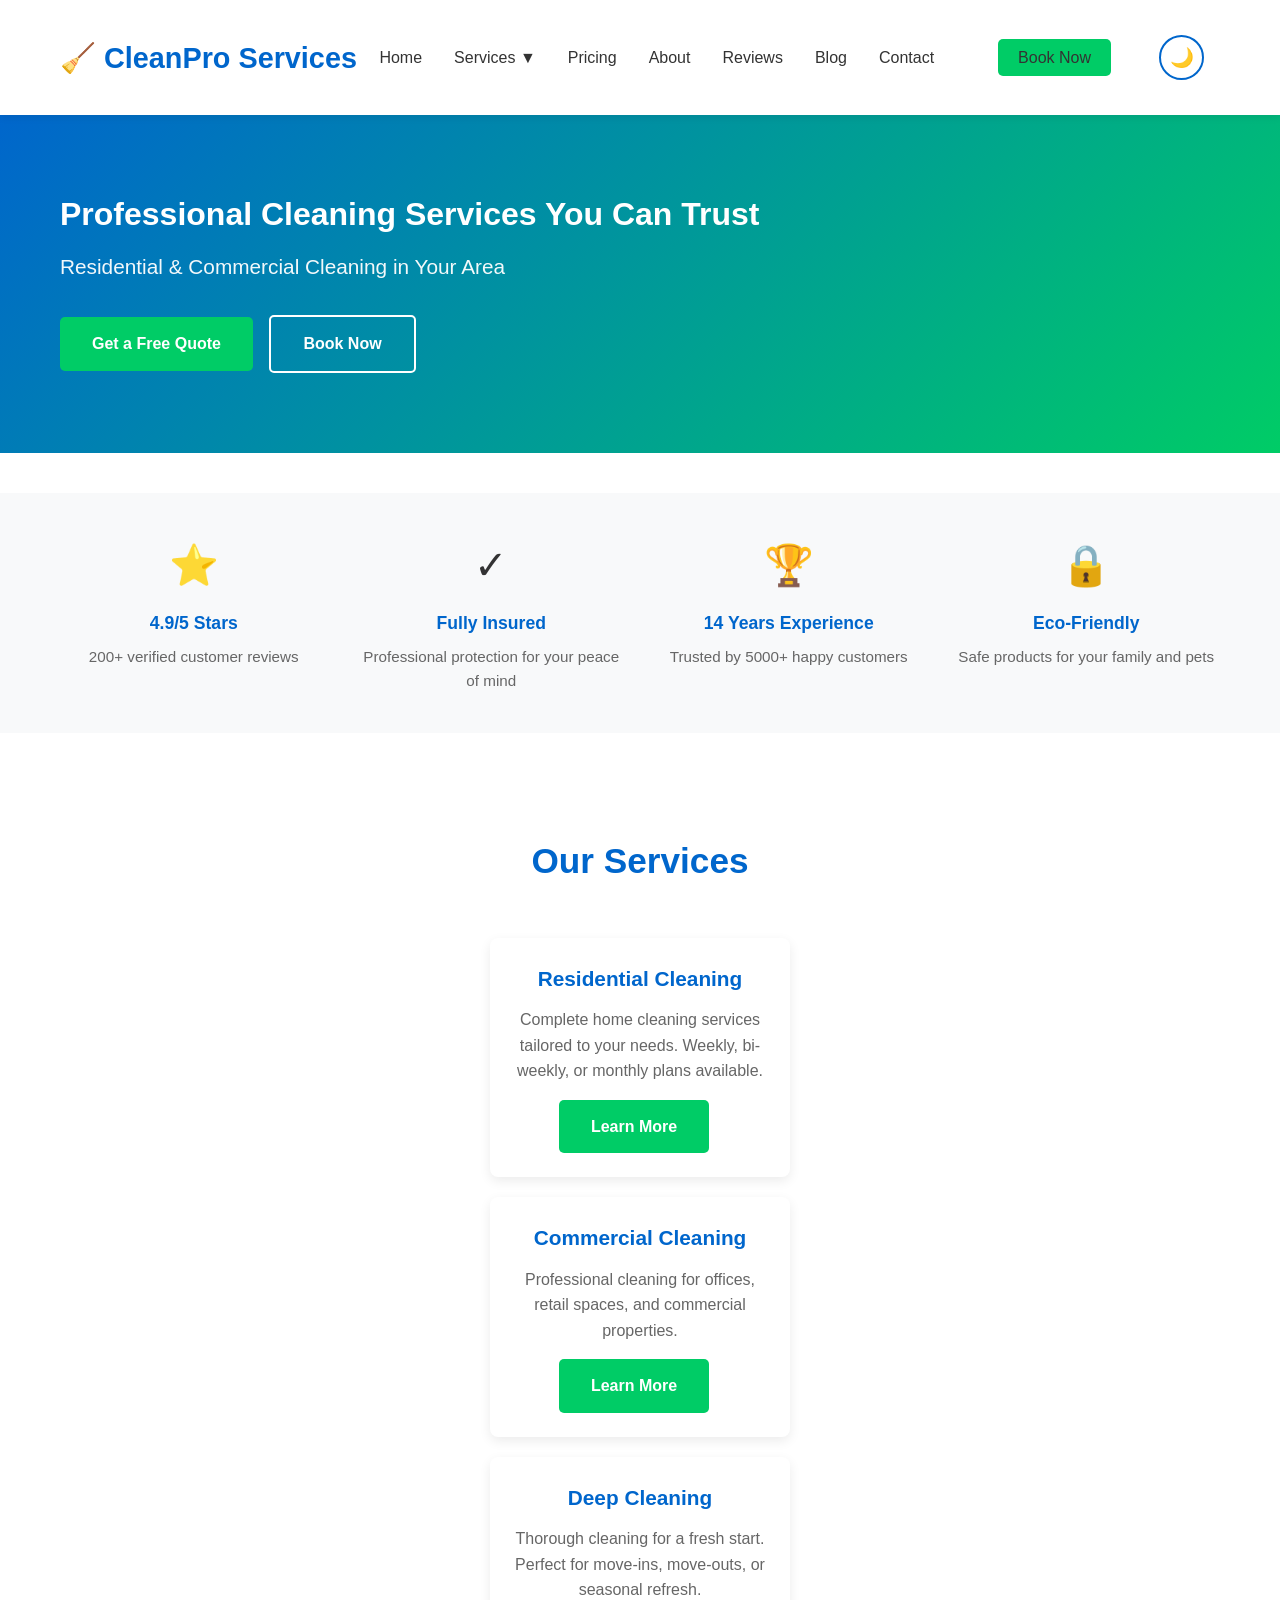
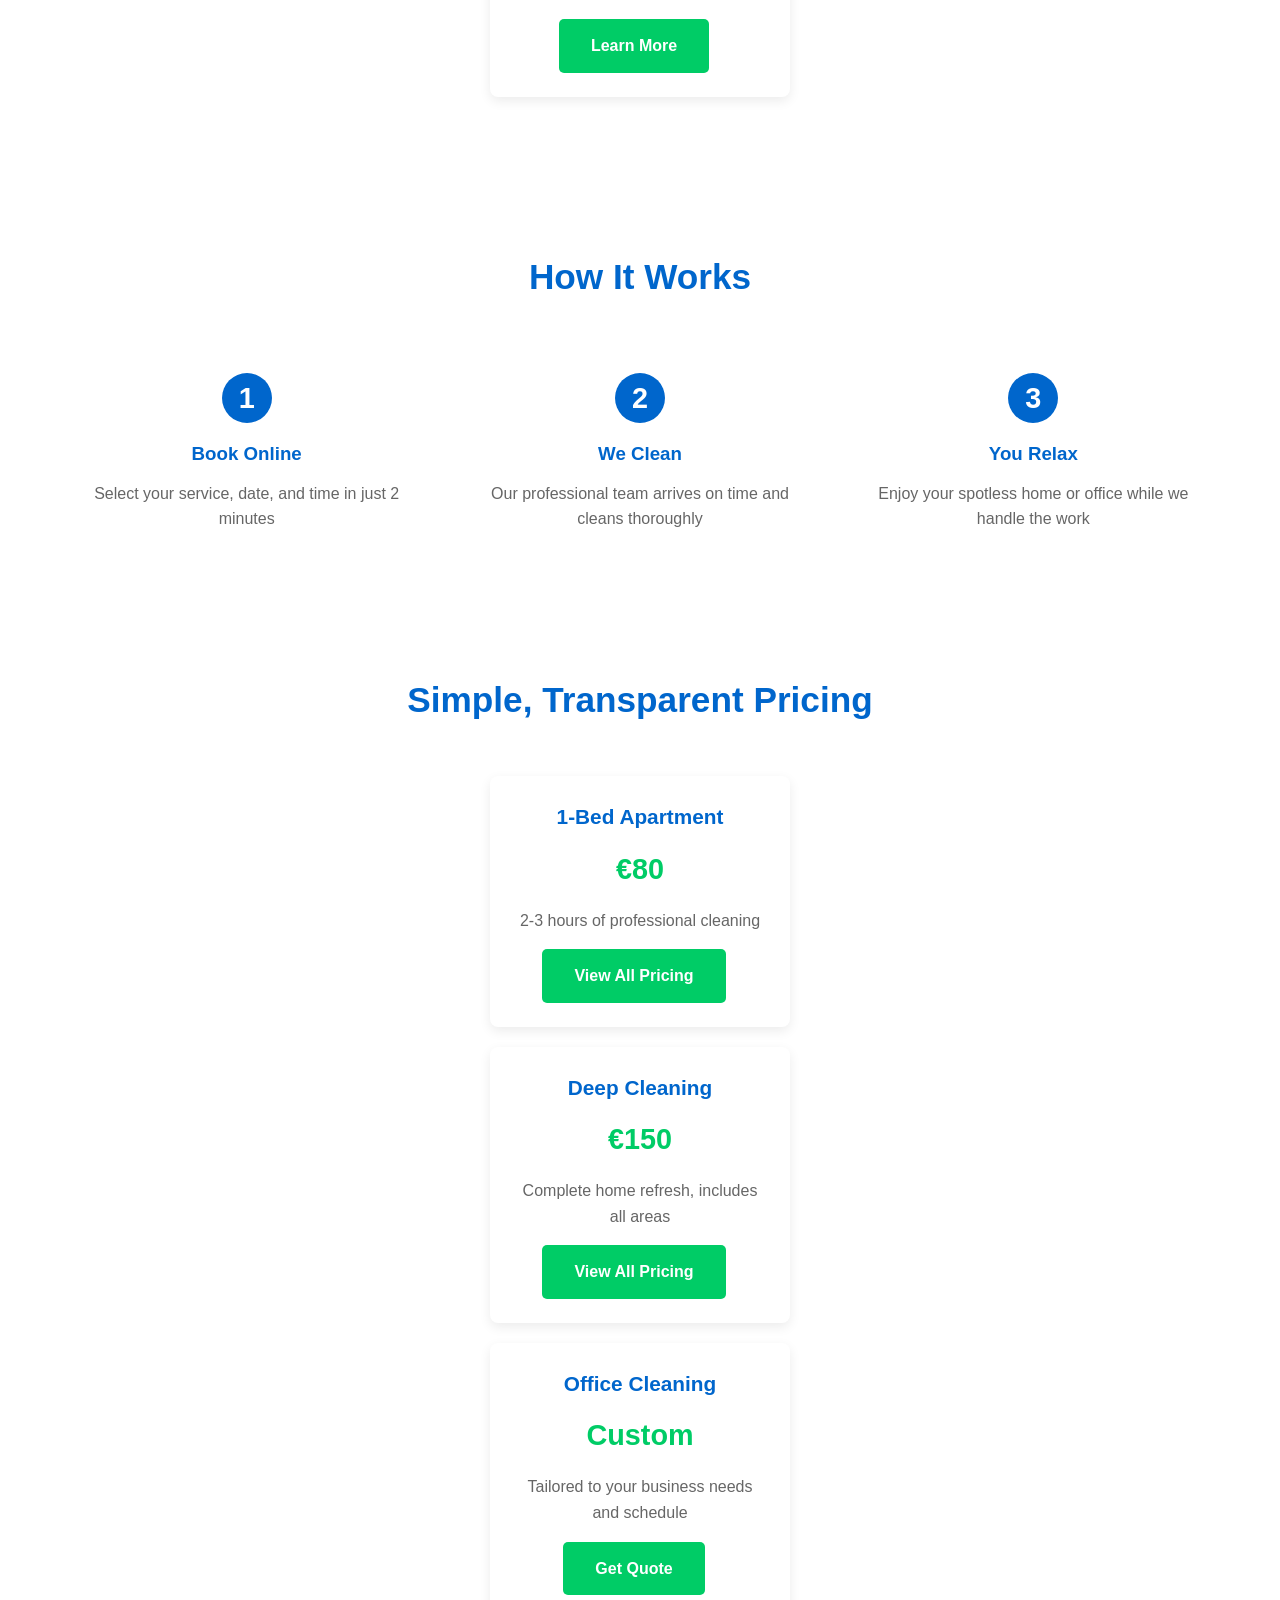
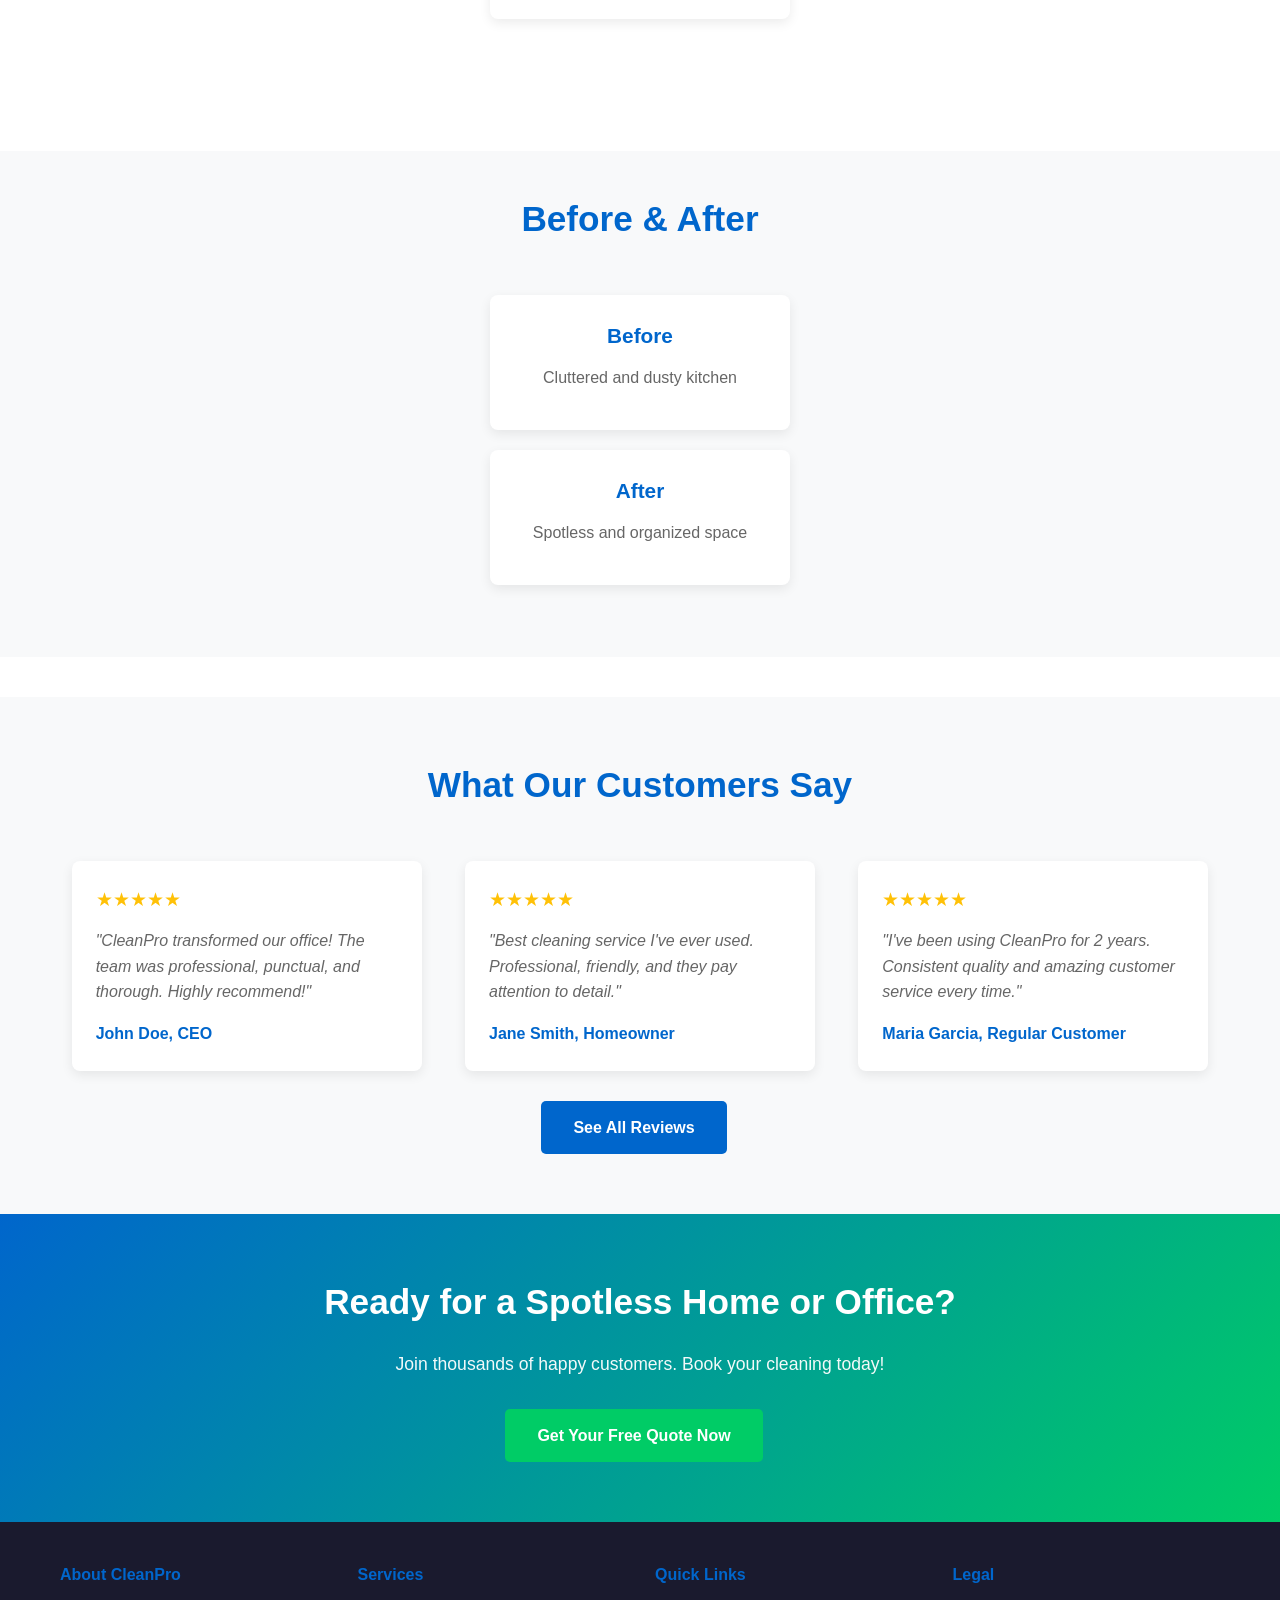
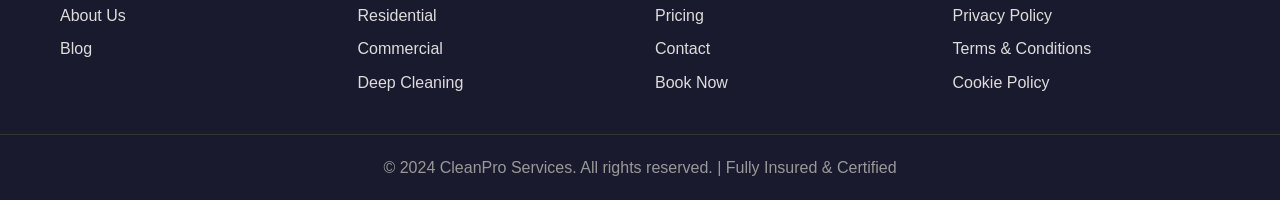
==== index.html @ 33be3c7e "initial commit" ====
<!DOCTYPE html>
<html lang="en">
<head>
    <meta charset="UTF-8">
    <meta name="viewport" content="width=device-width, initial-scale=1.0">
    <title>Professional Cleaning Services | CleanPro Services</title>
    <link rel="stylesheet" href="css/style.css">
</head>
<body>
    <header>
        <nav>
            <div class="container">
                <h1 class="logo">🧹 CleanPro Services</h1>
                <ul class="nav-links">
                    <li><a href="index.html">Home</a></li>
                    <li class="nav-dropdown">
                        <a href="services.html">Services ▼</a>
                        <div class="dropdown-menu">
                            <a href="services.html#residential">Residential Cleaning</a>
                            <a href="services.html#commercial">Commercial Cleaning</a>
                            <a href="services.html#deep">Deep Cleaning</a>
                            <a href="services.html#carpet">Carpet Cleaning</a>
                            <a href="services.html#tenancy">End of Tenancy</a>
                        </div>
                    </li>
                    <li><a href="pricing.html">Pricing</a></li>
                    <li><a href="about.html">About</a></li>
                    <li><a href="reviews.html">Reviews</a></li>
                    <li><a href="blog.html">Blog</a></li>
                    <li><a href="contact.html">Contact</a></li>
                    <li><a href="contact.html" class="sticky-btn">Book Now</a></li>
                    <li><button class="theme-toggle" id="themeToggle" title="Toggle Dark Mode">🌙</button></li>
                </ul>
            </div>
        </nav>
    </header>

    <main>
        <!-- Hero Section -->
        <section class="hero">
            <div class="container">
                <div class="hero-content">
                    <div class="hero-text">
                        <h2>Professional Cleaning Services You Can Trust</h2>
                        <p>Residential & Commercial Cleaning in Your Area</p>
                        <a href="contact.html" class="btn">Get a Free Quote</a>
                        <a href="contact.html" class="btn btn-secondary">Book Now</a>
                    </div>

                </div>
            </div>
        </section>

        <!-- Trust Indicators -->
        <section class="trust-section">
            <div class="container">
                <div class="trust-indicators">
                    <div class="trust-item">
                        <div class="icon">⭐</div>
                        <h4>4.9/5 Stars</h4>
                        <p>200+ verified customer reviews</p>
                    </div>
                    <div class="trust-item">
                        <div class="icon">✓</div>
                        <h4>Fully Insured</h4>
                        <p>Professional protection for your peace of mind</p>
                    </div>
                    <div class="trust-item">
                        <div class="icon">🏆</div>
                        <h4>14 Years Experience</h4>
                        <p>Trusted by 5000+ happy customers</p>
                    </div>
                    <div class="trust-item">
                        <div class="icon">🔒</div>
                        <h4>Eco-Friendly</h4>
                        <p>Safe products for your family and pets</p>
                    </div>
                </div>
            </div>
        </section>

        <!-- Services Preview -->
        <section class="services-preview">
            <div class="container">
                <h3 class="section-title">Our Services</h3>
                <div class="service-cards">
                    <div class="card">
                        <h4>Residential Cleaning</h4>
                        <p>Complete home cleaning services tailored to your needs. Weekly, bi-weekly, or monthly plans available.</p>
                        <a href="services.html#residential" class="btn">Learn More</a>
                    </div>
                    <div class="card">
                        <h4>Commercial Cleaning</h4>
                        <p>Professional cleaning for offices, retail spaces, and commercial properties.</p>
                        <a href="services.html#commercial" class="btn">Learn More</a>
                    </div>
                    <div class="card">
                        <h4>Deep Cleaning</h4>
                        <p>Thorough cleaning for a fresh start. Perfect for move-ins, move-outs, or seasonal refresh.</p>
                        <a href="services.html#deep" class="btn">Learn More</a>
                    </div>
                </div>
            </div>
        </section>

        <!-- How It Works -->
        <section class="how-it-works">
            <div class="container">
                <h3 class="section-title">How It Works</h3>
                <div class="steps">
                    <div class="step">
                        <div class="step-number">1</div>
                        <h3>Book Online</h3>
                        <p>Select your service, date, and time in just 2 minutes</p>
                    </div>
                    <div class="step">
                        <div class="step-number">2</div>
                        <h3>We Clean</h3>
                        <p>Our professional team arrives on time and cleans thoroughly</p>
                    </div>
                    <div class="step">
                        <div class="step-number">3</div>
                        <h3>You Relax</h3>
                        <p>Enjoy your spotless home or office while we handle the work</p>
                    </div>
                </div>
            </div>
        </section>

        <!-- Pricing Preview -->
        <section class="services-preview">
            <div class="container">
                <h3 class="section-title">Simple, Transparent Pricing</h3>
                <div class="service-cards">
                    <div class="card">
                        <h4>1-Bed Apartment</h4>
                        <p style="color: #00cc66; font-size: 1.8rem; font-weight: bold;">€80</p>
                        <p>2-3 hours of professional cleaning</p>
                        <a href="pricing.html" class="btn">View All Pricing</a>
                    </div>
                    <div class="card">
                        <h4>Deep Cleaning</h4>
                        <p style="color: #00cc66; font-size: 1.8rem; font-weight: bold;">€150</p>
                        <p>Complete home refresh, includes all areas</p>
                        <a href="pricing.html" class="btn">View All Pricing</a>
                    </div>
                    <div class="card">
                        <h4>Office Cleaning</h4>
                        <p style="color: #00cc66; font-size: 1.8rem; font-weight: bold;">Custom</p>
                        <p>Tailored to your business needs and schedule</p>
                        <a href="contact.html" class="btn">Get Quote</a>
                    </div>
                </div>
            </div>
        </section>

        <!-- Before and After -->
        <section class="trust-section">
            <div class="container">
                <h3 class="section-title">Before & After</h3>
                <div class="service-cards">
                    <div class="card">
                        <h4>Before</h4>
                        <p>Cluttered and dusty kitchen</p>
                    </div>
                    <div class="card">
                        <h4>After</h4>
                        <p>Spotless and organized space</p>
                    </div>
                </div>
            </div>
        </section>

        <!-- Testimonials -->
        <section class="testimonials">
            <div class="container">
                <h3 class="section-title">What Our Customers Say</h3>
                <div class="testimonials-grid">
                    <div class="testimonial">
                        <div class="stars">★★★★★</div>
                        <p>"CleanPro transformed our office! The team was professional, punctual, and thorough. Highly recommend!"</p>
                        <cite>John Doe, CEO</cite>
                    </div>
                    <div class="testimonial">
                        <div class="stars">★★★★★</div>
                        <p>"Best cleaning service I've ever used. Professional, friendly, and they pay attention to detail."</p>
                        <cite>Jane Smith, Homeowner</cite>
                    </div>
                    <div class="testimonial">
                        <div class="stars">★★★★★</div>
                        <p>"I've been using CleanPro for 2 years. Consistent quality and amazing customer service every time."</p>
                        <cite>Maria Garcia, Regular Customer</cite>
                    </div>
                </div>
                <div style="text-align: center; margin-top: 30px;">
                    <a href="reviews.html" class="btn btn-primary">See All Reviews</a>
                </div>
            </div>
        </section>

        <!-- CTA Banner -->
        <section class="cta-banner">
            <div class="container">
                <h2>Ready for a Spotless Home or Office?</h2>
                <p>Join thousands of happy customers. Book your cleaning today!</p>
                <a href="contact.html" class="btn">Get Your Free Quote Now</a>
            </div>
        </section>
    </main>

    <footer>
        <div class="container">
            <div class="footer-section">
                <h4>About CleanPro</h4>
                <a href="about.html">About Us</a>
                <a href="blog.html">Blog</a>
            </div>
            <div class="footer-section">
                <h4>Services</h4>
                <a href="services.html#residential">Residential</a>
                <a href="services.html#commercial">Commercial</a>
                <a href="services.html#deep">Deep Cleaning</a>
            </div>
            <div class="footer-section">
                <h4>Quick Links</h4>
                <a href="pricing.html">Pricing</a>
                <a href="contact.html">Contact</a>
                <a href="contact.html">Book Now</a>
            </div>
            <div class="footer-section">
                <h4>Legal</h4>
                <a href="#">Privacy Policy</a>
                <a href="#">Terms & Conditions</a>
                <a href="#">Cookie Policy</a>
            </div>
        </div>
        <div class="footer-bottom">
            <p>&copy; 2024 CleanPro Services. All rights reserved. | Fully Insured & Certified</p>
        </div>
    </footer>

    <script src="js/script.js"></script>
</body>
</html>
---- css/style.css ----
/* CSS Variables for Theme */
:root {
    --bg-primary: #ffffff;
    --bg-secondary: #f8f9fa;
    --bg-tertiary: #f0f5ff;
    --text-primary: #333;
    --text-secondary: #666;
    --text-tertiary: #999;
    --border-color: #ddd;
    --header-bg: #ffffff;
    --header-shadow: rgba(0,0,0,0.08);
    --card-bg: #ffffff;
    --card-shadow: rgba(0,0,0,0.08);
    --footer-bg: #1a1a2e;
    --footer-text: #ddd;
    --input-bg: #ffffff;
    --input-border: #ddd;
}

html[data-theme="dark"] {
    --bg-primary: #1a1a2e;
    --bg-secondary: #2d2d44;
    --bg-tertiary: #3a3a52;
    --text-primary: #e0e0e0;
    --text-secondary: #b0b0b0;
    --text-tertiary: #808080;
    --border-color: #444;
    --header-bg: #252530;
    --header-shadow: rgba(0,0,0,0.3);
    --card-bg: #2d2d44;
    --card-shadow: rgba(0,0,0,0.3);
    --footer-bg: #0f0f1e;
    --footer-text: #b0b0b0;
    --input-bg: #3a3a52;
    --input-border: #555;
}

/* Reset and base styles */
* {
    margin: 0;
    padding: 0;
    box-sizing: border-box;
}

body {
    font-family: 'Segoe UI', Tahoma, Geneva, Verdana, sans-serif;
    line-height: 1.6;
    color: var(--text-primary);
    background-color: var(--bg-primary);
    transition: background-color 0.3s ease, color 0.3s ease;
}

.container {
    max-width: 1200px;
    margin: 0 auto;
    padding: 0 20px;
}

/* Header and Navigation */
header {
    background-color: var(--header-bg);
    color: var(--text-primary);
    padding: 1.2rem 0;
    box-shadow: 0 2px 8px var(--header-shadow);
    position: sticky;
    top: 0;
    z-index: 1000;
    transition: background-color 0.3s ease, box-shadow 0.3s ease;
}

nav .container {
    display: flex;
    justify-content: space-between;
    align-items: center;
}

.logo {
    font-size: 1.8rem;
    font-weight: bold;
    color: #0066cc;
}

.nav-links {
    list-style: none;
    display: flex;
    align-items: center;
    flex-wrap: wrap;
}

.nav-links li {
    margin-left: 2rem;
    position: relative;
}

.nav-links a {
    color: var(--text-primary);
    text-decoration: none;
    transition: color 0.3s;
    font-weight: 500;
}

.nav-links a:hover {
    color: #0066cc;
}

/* Theme Toggle Button */
.theme-toggle {
    background: none;
    border: 2px solid #0066cc;
    color: #0066cc;
    width: 45px;
    height: 45px;
    border-radius: 50%;
    cursor: pointer;
    display: flex;
    align-items: center;
    justify-content: center;
    font-size: 1.2rem;
    transition: all 0.3s ease;
    margin-left: 1rem;
}

.theme-toggle:hover {
    background-color: #0066cc;
    color: white;
    transform: rotate(20deg);
}

.theme-toggle.dark-mode {
    border-color: #00cc66;
    color: #00cc66;
}

.theme-toggle.dark-mode:hover {
    background-color: #00cc66;
    color: white;
}

.nav-dropdown {
    position: relative;
}

.dropdown-menu {
    display: none;
    position: absolute;
    top: 100%;
    left: 0;
    background-color: var(--header-bg);
    min-width: 200px;
    box-shadow: 0 8px 16px rgba(0,0,0,0.1);
    padding: 10px 0;
    margin-top: 10px;
    border-radius: 4px;
    transition: background-color 0.3s ease;
}

.nav-dropdown:hover .dropdown-menu {
    display: block;
}

.dropdown-menu a {
    display: block;
    padding: 10px 20px;
    color: var(--text-primary);
    text-decoration: none;
    font-size: 0.95rem;
    transition: all 0.3s ease;
}

.dropdown-menu a:hover {
    background-color: var(--bg-secondary);
    color: #0066cc;
}

.sticky-btn {
    background-color: #00cc66;
    color: white;
    padding: 10px 20px;
    border-radius: 5px;
    text-decoration: none;
    margin-left: 2rem;
    font-weight: bold;
    transition: background-color 0.3s;
}

.sticky-btn:hover {
    background-color: #00aa55;
}

/* Hero Section */
.hero {
    background: linear-gradient(135deg, #0066cc 0%, #00cc66 100%);
    color: white;
    padding: 80px 0;
    text-align: center;
}

.hero-content {
    display: flex;
    align-items: center;
    gap: 40px;
}

.hero-text {
    flex: 1;
    text-align: left;
}

.hero h2 {
    font-size: 2.8rem;
    margin-bottom: 1rem;
    line-height: 1.2;
}

.hero p {
    font-size: 1.3rem;
    margin-bottom: 2rem;
    opacity: 0.95;
}

.hero-image {
    flex: 1;
}

.hero-image img {
    width: 100%;
    border-radius: 12px;
    box-shadow: 0 10px 40px rgba(0,0,0,0.2);
}

.btn {
    display: inline-block;
    background-color: #00cc66;
    color: white;
    padding: 14px 32px;
    text-decoration: none;
    border-radius: 5px;
    transition: all 0.3s;
    font-weight: bold;
    border: none;
    cursor: pointer;
    margin-right: 12px;
}

.btn:hover {
    background-color: #00aa55;
    transform: translateY(-2px);
    box-shadow: 0 5px 20px rgba(0,204,102,0.3);
}

.btn-primary {
    background-color: #0066cc;
}

.btn-primary:hover {
    background-color: #0052a3;
    box-shadow: 0 5px 20px rgba(0,102,204,0.3);
}

.btn-secondary {
    background-color: transparent;
    border: 2px solid white;
    color: white;
}

.btn-secondary:hover {
    background-color: white;
    color: #0066cc;
}

/* Services Preview */
.services-preview {
    padding: 60px 0;
    background-color: var(--bg-primary);
    transition: background-color 0.3s ease;
}

.section-title {
    text-align: center;
    font-size: 2.2rem;
    margin-bottom: 3rem;
    color: #0066cc;
}

.service-cards {
    display: flex;
    justify-content: space-around;
    flex-wrap: wrap;
    margin-bottom: 2rem;
    gap: 20px;
}

.card {
    background-color: var(--card-bg);
    border-radius: 8px;
    padding: 24px;
    width: 320px;
    box-shadow: 0 4px 12px var(--card-shadow);
    text-align: center;
    transition: transform 0.3s, box-shadow 0.3s;
}

.card:hover {
    transform: translateY(-5px);
    box-shadow: 0 8px 24px rgba(0,102,204,0.15);
}

.card img {
    width: 100%;
    height: 200px;
    object-fit: cover;
    border-radius: 8px;
    margin-bottom: 16px;
}

.card h4 {
    margin-bottom: 12px;
    color: #0066cc;
    font-size: 1.3rem;
}

.card p {
    color: var(--text-secondary);
    margin-bottom: 16px;
}

/* Trust Indicators */
.trust-section {
    background-color: var(--bg-secondary);
    padding: 40px 0;
    margin: 40px 0;
    transition: background-color 0.3s ease;
}

.trust-indicators {
    display: flex;
    justify-content: space-around;
    flex-wrap: wrap;
    gap: 30px;
}

.trust-item {
    text-align: center;
    flex: 1;
    min-width: 200px;
}

.trust-item .icon {
    font-size: 2.5rem;
    margin-bottom: 12px;
}

.trust-item h4 {
    color: #0066cc;
    margin-bottom: 8px;
    font-size: 1.1rem;
}

.trust-item p {
    color: #666;
    font-size: 0.95rem;
}

/* How It Works */
.how-it-works {
    padding: 60px 0;
    background-color: white;
}

.steps {
    display: flex;
    justify-content: space-around;
    flex-wrap: wrap;
    gap: 20px;
}

.step {
    flex: 1;
    min-width: 250px;
    text-align: center;
    padding: 20px;
}

.step-number {
    background-color: #0066cc;
    color: white;
    width: 50px;
    height: 50px;
    border-radius: 50%;
    display: flex;
    align-items: center;
    justify-content: center;
    font-size: 1.8rem;
    font-weight: bold;
    margin: 0 auto 16px;
}

.step h3 {
    color: #0066cc;
    margin-bottom: 12px;
}

.step p {
    color: #666;
}

/* Testimonials */
.testimonials {
    padding: 60px 0;
    background: linear-gradient(135deg, var(--bg-secondary) 0%, var(--bg-secondary) 100%);
    transition: background 0.3s ease;
}

.testimonials .section-title {
    margin-bottom: 3rem;
}

.testimonials-grid {
    display: flex;
    justify-content: space-around;
    flex-wrap: wrap;
    gap: 20px;
}

.testimonial {
    background-color: var(--card-bg);
    border-radius: 8px;
    padding: 24px;
    max-width: 350px;
    box-shadow: 0 4px 12px var(--card-shadow);
    transition: all 0.3s ease;
}

.testimonial .stars {
    color: #ffc107;
    margin-bottom: 12px;
    font-size: 1.2rem;
}

.testimonial p {
    font-style: italic;
    margin-bottom: 16px;
    color: var(--text-secondary);
    line-height: 1.6;
}

.testimonial cite {
    font-weight: bold;
    color: #0066cc;
    display: block;
    font-style: normal;
}

/* CTA Banner */
.cta-banner {
    background: linear-gradient(135deg, #0066cc 0%, #00cc66 100%);
    color: white;
    padding: 60px 0;
    text-align: center;
}

.cta-banner h2 {
    font-size: 2.2rem;
    margin-bottom: 20px;
}

.cta-banner p {
    font-size: 1.1rem;
    margin-bottom: 30px;
    opacity: 0.95;
}

/* Services Page */
.services {
    padding: 60px 0;
    background-color: var(--bg-primary);
    transition: background-color 0.3s ease;
}

.services h2 {
    text-align: center;
    margin-bottom: 3rem;
    font-size: 2.5rem;
    color: #0066cc;
}

.service-list {
    display: flex;
    flex-wrap: wrap;
    justify-content: space-around;
    gap: 20px;
}

.service-item {
    width: 100%;
    max-width: 900px;
    margin: 20px auto;
    padding: 30px;
    background-color: var(--bg-secondary);
    border-radius: 8px;
    border-left: 4px solid #0066cc;
    transition: all 0.3s ease;
}

.service-item img {
    width: 100%;
    max-height: 300px;
    object-fit: cover;
    border-radius: 8px;
    margin-bottom: 20px;
}

.service-item h3 {
    color: #0066cc;
    margin-bottom: 12px;
    font-size: 1.8rem;
}

.service-item p {
    color: var(--text-secondary);
    margin-bottom: 16px;
    line-height: 1.7;
}

.service-item ul {
    margin-left: 20px;
    margin-bottom: 16px;
    color: var(--text-secondary);
}

.service-item li {
    margin-bottom: 8px;
}

.service-details {
    display: flex;
    justify-content: space-around;
    flex-wrap: wrap;
    gap: 20px;
    margin-top: 20px;
    padding-top: 20px;
    border-top: 1px solid #ddd;
}

.detail-item {
    flex: 1;
    min-width: 150px;
}

.detail-item strong {
    color: #0066cc;
    display: block;
    margin-bottom: 5px;
}

/* Pricing Page */
.pricing {
    padding: 60px 0;
    background-color: var(--bg-primary);
    transition: background-color 0.3s ease;
}

.pricing h2 {
    text-align: center;
    margin-bottom: 3rem;
    font-size: 2.5rem;
    color: #0066cc;
}

.pricing-cards {
    display: flex;
    justify-content: center;
    flex-wrap: wrap;
    gap: 30px;
    margin-bottom: 3rem;
}

.pricing-card {
    background: linear-gradient(135deg, #f8f9fa 0%, #f0f5ff 100%);
    border-radius: 8px;
    padding: 30px;
    width: 300px;
    box-shadow: 0 4px 12px rgba(0,0,0,0.08);
    text-align: center;
    border: 2px solid #ddd;
    transition: all 0.3s;
}

.pricing-card:hover {
    border-color: #0066cc;
    box-shadow: 0 8px 24px rgba(0,102,204,0.15);
    transform: translateY(-5px);
}

.pricing-card h3 {
    color: #0066cc;
    margin-bottom: 12px;
    font-size: 1.5rem;
}

.pricing-card .price {
    font-size: 2.5rem;
    font-weight: bold;
    color: #00cc66;
    margin-bottom: 12px;
}

.pricing-card ul {
    text-align: left;
    margin: 20px 0;
    list-style: none;
}

.pricing-card li {
    padding: 8px 0;
    border-bottom: 1px solid var(--border-color);
    color: var(--text-secondary);
}

.pricing-card li:before {
    content: "✓ ";
    color: #00cc66;
    font-weight: bold;
    margin-right: 8px;
}

/* About Page */
.about {
    padding: 60px 0;
    background-color: var(--bg-primary);
    transition: background-color 0.3s ease;
}

.about h2 {
    text-align: center;
    margin-bottom: 3rem;
    font-size: 2.5rem;
    color: #0066cc;
}

.about-content {
    display: flex;
    justify-content: space-between;
    align-items: flex-start;
    gap: 40px;
    margin-bottom: 40px;
}

.about-text {
    flex: 1;
}

.about-image {
    flex: 1;
}

.about-image img {
    width: 100%;
    border-radius: 8px;
    box-shadow: 0 4px 12px rgba(0,0,0,0.1);
}

.about-text h3 {
    color: #0066cc;
    margin: 1.5rem 0 1rem 0;
    font-size: 1.4rem;
}

.about-text ul {
    margin-left: 20px;
    color: #555;
}

.about-text li {
    margin-bottom: 8px;
}

/* Reviews/Testimonials Page */
.reviews {
    padding: 60px 0;
    background-color: var(--bg-primary);
    transition: background-color 0.3s ease;
}

.reviews h2 {
    text-align: center;
    margin-bottom: 3rem;
    font-size: 2.5rem;
    color: #0066cc;
}

.reviews-grid {
    display: flex;
    flex-wrap: wrap;
    justify-content: space-around;
    gap: 20px;
}

.review-card {
    background-color: var(--bg-secondary);
    border-radius: 8px;
    padding: 24px;
    width: 320px;
    box-shadow: 0 4px 12px var(--card-shadow);
    transition: all 0.3s ease;
}

.review-card .stars {
    color: #ffc107;
    margin-bottom: 12px;
    font-size: 1.2rem;
}

.review-card p {
    color: var(--text-secondary);
    font-style: italic;
    margin-bottom: 16px;
    line-height: 1.6;
}

.review-card .reviewer {
    font-weight: bold;
    color: #0066cc;
}

/* Blog Page */
.blog {
    padding: 60px 0;
    background-color: var(--bg-primary);
    transition: background-color 0.3s ease;
}

.blog h2 {
    text-align: center;
    margin-bottom: 3rem;
    font-size: 2.5rem;
    color: #0066cc;
}

.blog-grid {
    display: flex;
    flex-wrap: wrap;
    justify-content: space-around;
    gap: 20px;
}

.blog-card {
    background-color: var(--card-bg);
    border-radius: 8px;
    width: 350px;
    box-shadow: 0 4px 12px var(--card-shadow);
    overflow: hidden;
    transition: transform 0.3s;
}

.blog-card:hover {
    transform: translateY(-5px);
    box-shadow: 0 8px 24px rgba(0,102,204,0.15);
}

.blog-card img {
    width: 100%;
    height: 200px;
    object-fit: cover;
}

.blog-card-content {
    padding: 20px;
}

.blog-card h3 {
    color: #0066cc;
    margin-bottom: 12px;
    font-size: 1.3rem;
}

.blog-card .date {
    color: var(--text-tertiary);
    font-size: 0.9rem;
    margin-bottom: 12px;
}

.blog-card p {
    color: var(--text-secondary);
    margin-bottom: 16px;
}

.read-more {
    color: #0066cc;
    text-decoration: none;
    font-weight: bold;
}

.read-more:hover {
    text-decoration: underline;
}

/* Contact Page */
.contact {
    padding: 60px 0;
    background-color: var(--bg-primary);
    transition: background-color 0.3s ease;
}

.contact h2 {
    text-align: center;
    margin-bottom: 3rem;
    font-size: 2.5rem;
    color: #0066cc;
}

.contact-banner img {
    width: 100%;
    max-height: 300px;
    object-fit: cover;
    border-radius: 8px;
    margin-bottom: 30px;
}

.contact-content {
    display: flex;
    justify-content: space-between;
    gap: 40px;
}

.contact-info {
    flex: 1;
}

.contact-info h3 {
    color: #0066cc;
    margin-bottom: 20px;
    font-size: 1.5rem;
}

.contact-details {
    margin-bottom: 30px;
}

.contact-details p {
    margin: 12px 0;
    color: #555;
}

.contact-details strong {
    color: #0066cc;
}

.contact-form {
    flex: 1;
}

.contact-form h3 {
    color: #0066cc;
    margin-bottom: 20px;
    font-size: 1.5rem;
}

.form-group {
    margin-bottom: 1.5rem;
}

.form-group label {
    display: block;
    margin-bottom: 8px;
    font-weight: bold;
    color: #333;
}

.form-group input,
.form-group select,
.form-group textarea {
    width: 100%;
    padding: 12px;
    border: 1px solid var(--input-border);
    border-radius: 4px;
    font-size: 1rem;
    font-family: inherit;
    background-color: var(--input-bg);
    color: var(--text-primary);
    transition: border-color 0.3s, background-color 0.3s;
}

.form-group input:focus,
.form-group select:focus,
.form-group textarea:focus {
    outline: none;
    border-color: #0066cc;
    box-shadow: 0 0 0 3px rgba(0,102,204,0.1);
}

.form-group textarea {
    resize: vertical;
    min-height: 120px;
}

/* Footer */
footer {
    background-color: var(--footer-bg);
    color: var(--footer-text);
    padding: 40px 0 20px;
    transition: background-color 0.3s ease;
}

footer .container {
    display: flex;
    justify-content: space-around;
    flex-wrap: wrap;
    gap: 30px;
    margin-bottom: 30px;
}

footer .footer-section {
    flex: 1;
    min-width: 200px;
}

footer h4 {
    color: #0066cc;
    margin-bottom: 15px;
}

footer a {
    color: #ddd;
    text-decoration: none;
    display: block;
    margin-bottom: 8px;
    transition: color 0.3s;
}

footer a:hover {
    color: #00cc66;
}

footer .footer-bottom {
    text-align: center;
    border-top: 1px solid #333;
    padding-top: 20px;
    color: #999;
}

/* Responsive Design */
@media (max-width: 768px) {
    .nav-links {
        flex-direction: column;
        position: absolute;
        top: 60px;
        left: 0;
        right: 0;
        background-color: white;
        box-shadow: 0 8px 16px rgba(0,0,0,0.1);
        display: none;
    }

    .nav-links.active {
        display: flex;
    }

    .nav-links li {
        margin: 12px 20px;
    }

    .sticky-btn {
        margin-left: 20px;
        margin-top: 12px;
    }

    .hero h2 {
        font-size: 2rem;
    }

    .hero-content {
        flex-direction: column;
    }

    .service-cards {
        flex-direction: column;
        align-items: center;
    }

    .card {
        width: 100%;
        max-width: 400px;
    }

    .contact-content {
        flex-direction: column;
    }

    .about-content {
        flex-direction: column;
    }

    .section-title {
        font-size: 1.8rem;
    }

    .btn {
        padding: 12px 24px;
        margin-bottom: 10px;
    }
}
        top: 100%;
        left: 0;
        width: 100%;
        background-color: #2c3e50;
        display: none;
    }

    .nav-links.active {
        display: flex;
    }

    .nav-links li {
        margin: 0;
        text-align: center;
        padding: 1rem;
    }

    .hero h2 {
        font-size: 2rem;
    }

    .service-cards {
        flex-direction: column;
        align-items: center;
    }

    .card {
        width: 100%;
        max-width: 300px;
    }

    .service-list {
        flex-direction: column;
    }

    .service-item {
        width: 100%;
    }

    .about-content,
    .contact-content {
        flex-direction: column;
    }

    .about-text,
    .contact-info {
        width: 100%;
    }

    .about-image,
    .contact-form {
        width: 100%;
        margin-top: 2rem;
    }
}
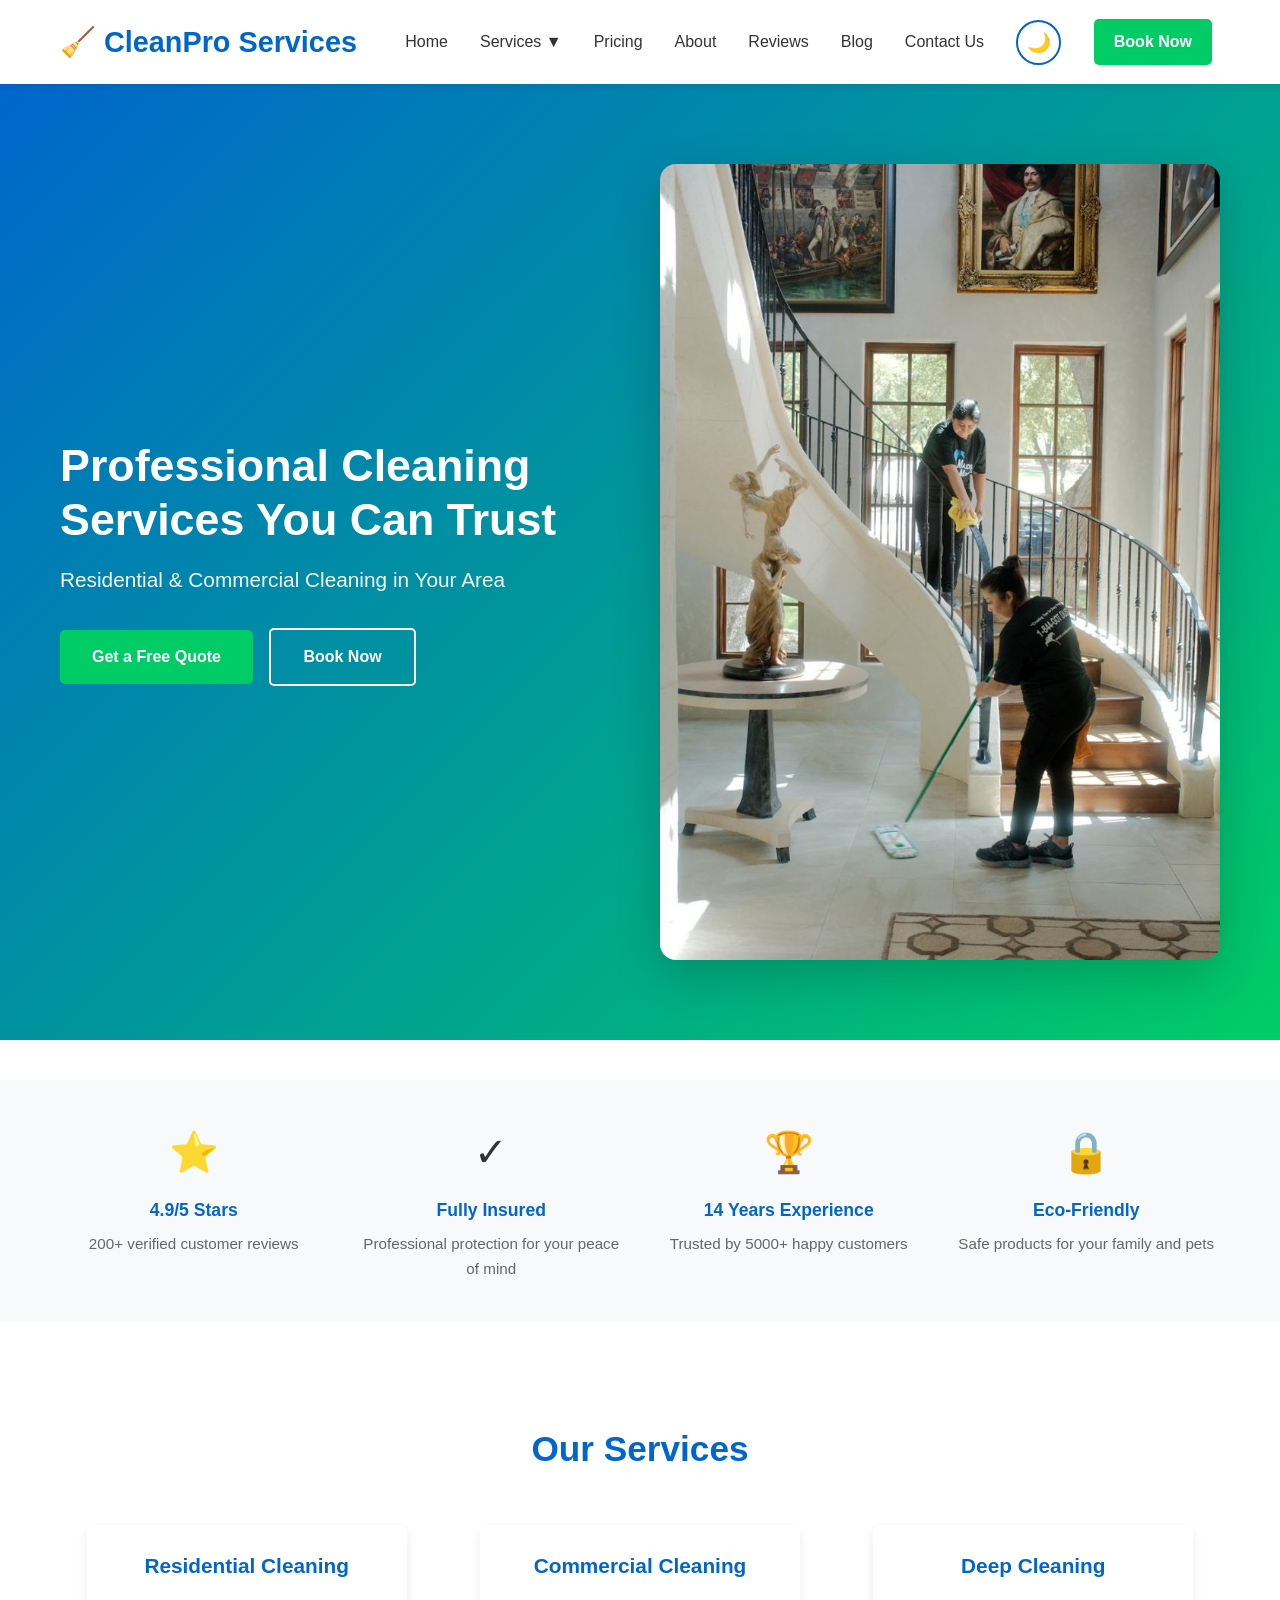
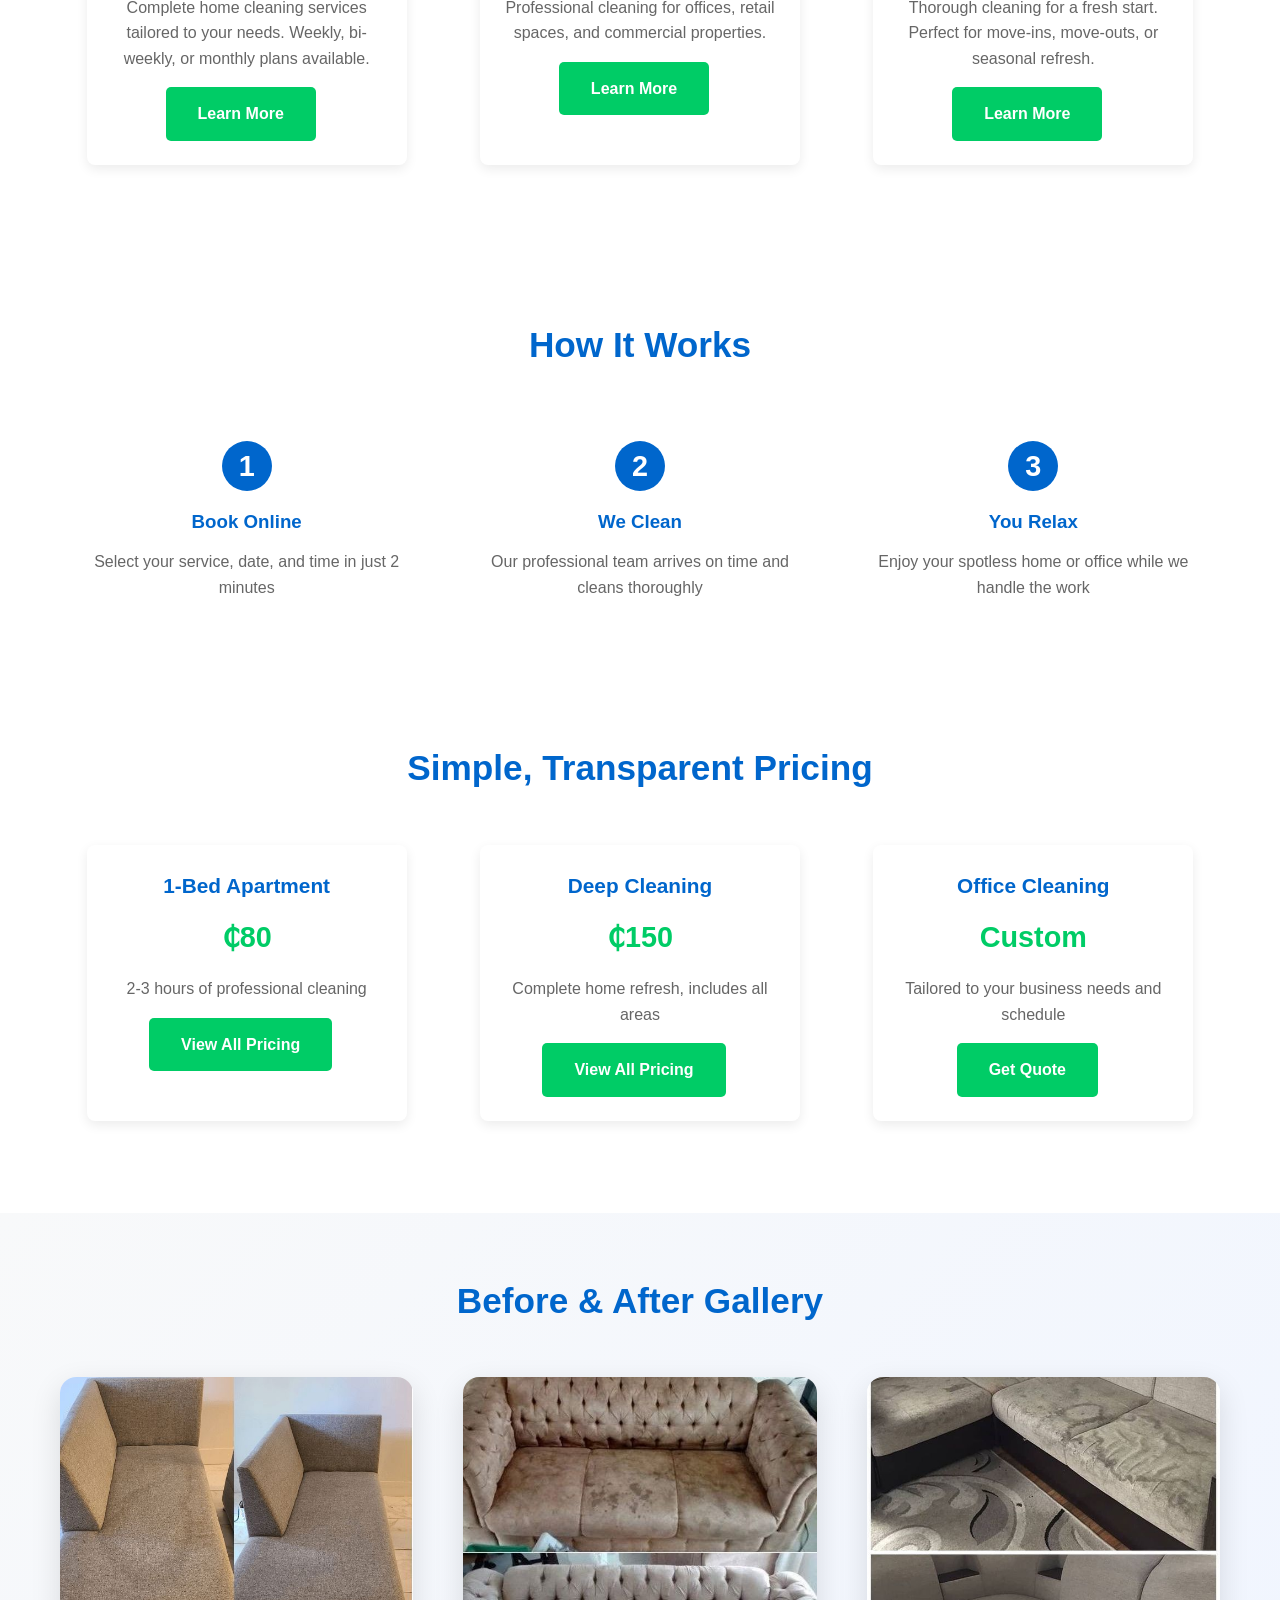
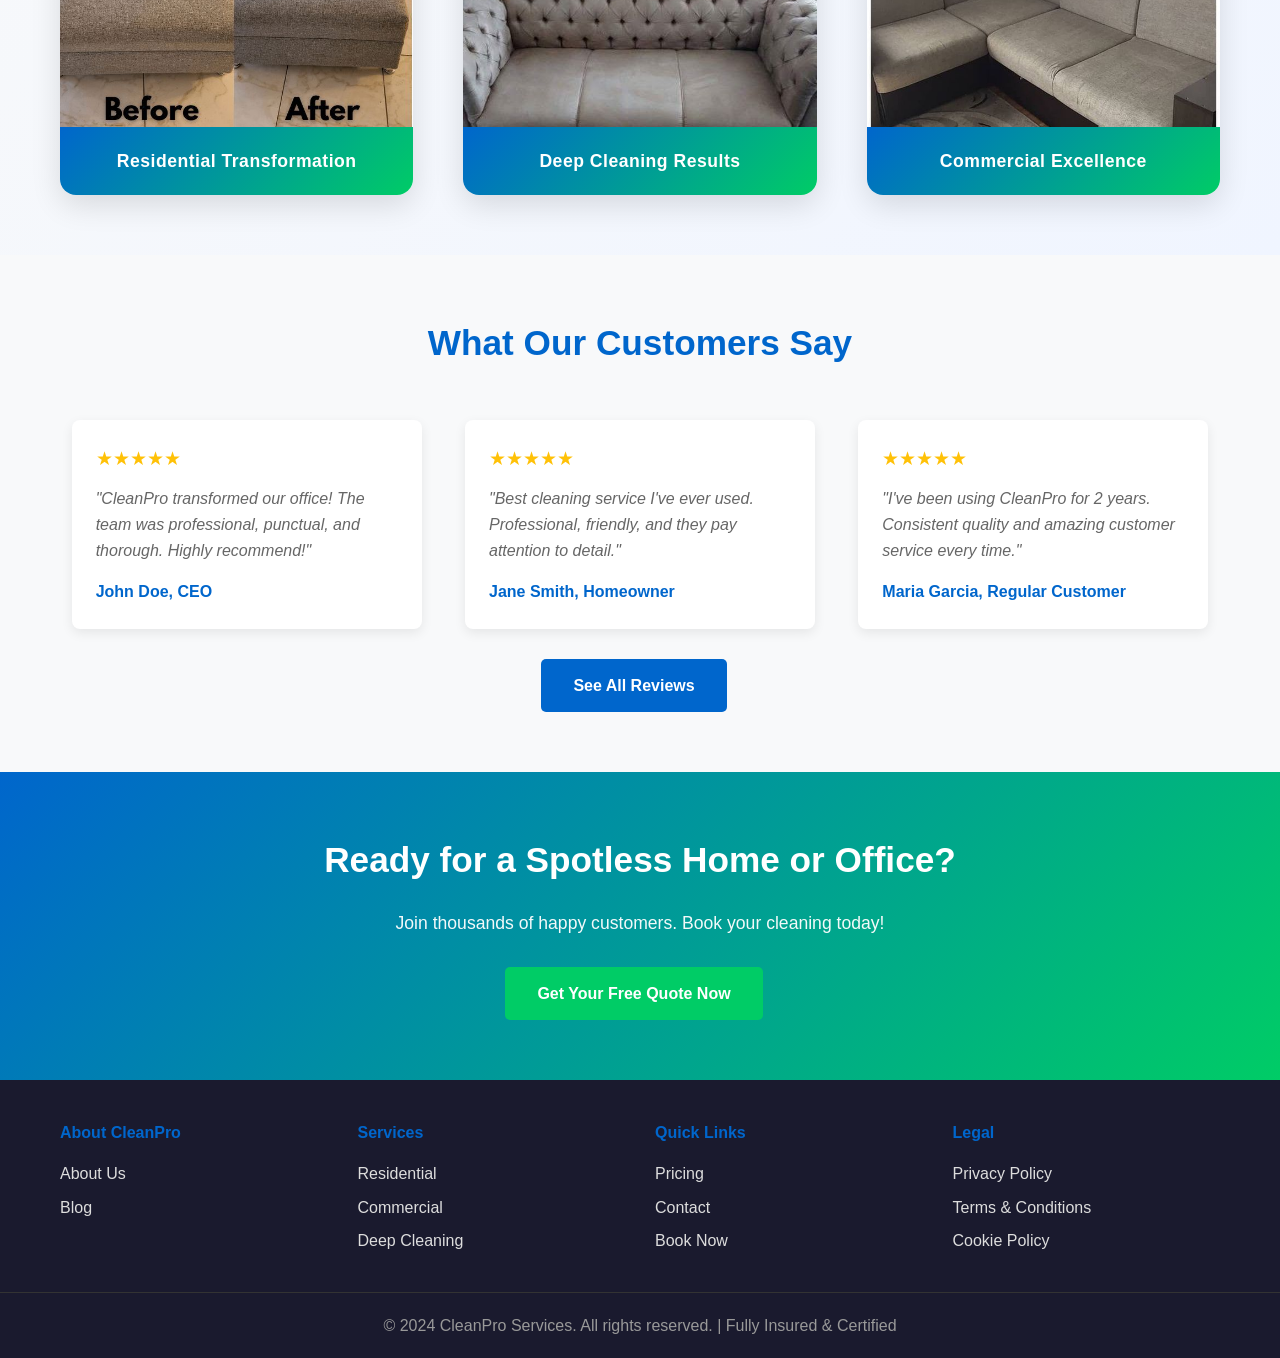
==== commit 0d34e04d: "what i just did here" ====
--- a/index.html
+++ b/index.html
@@ -11,7 +11,12 @@
         <nav>
             <div class="container">
                 <h1 class="logo">🧹 CleanPro Services</h1>
-                <ul class="nav-links">
+                <button class="menu-toggle" id="menuToggle" title="Toggle Menu">
+                    <span></span>
+                    <span></span>
+                    <span></span>
+                </button>
+                <ul class="nav-links" id="navLinks">
                     <li><a href="index.html">Home</a></li>
                     <li class="nav-dropdown">
                         <a href="services.html">Services ▼</a>
@@ -27,10 +32,10 @@
                     <li><a href="about.html">About</a></li>
                     <li><a href="reviews.html">Reviews</a></li>
                     <li><a href="blog.html">Blog</a></li>
-                    <li><a href="contact.html">Contact</a></li>
-                    <li><a href="contact.html" class="sticky-btn">Book Now</a></li>
-                    <li><button class="theme-toggle" id="themeToggle" title="Toggle Dark Mode">🌙</button></li>
+                    <li><a href="contact.html">Contact Us</a></li>
                 </ul>
+                <a href="contact.html" class="sticky-btn">Book Now</a>
+                <button class="theme-toggle" id="themeToggle" title="Toggle Dark Mode">🌙</button>
             </div>
         </nav>
     </header>
@@ -46,7 +51,9 @@
                         <a href="contact.html" class="btn">Get a Free Quote</a>
                         <a href="contact.html" class="btn btn-secondary">Book Now</a>
                     </div>
-
+                    <div class="hero-image">
+                        <img src="Images/Banner.jpg" alt="Professional cleaning services in action">
+                    </div>
                 </div>
             </div>
         </section>
@@ -134,13 +141,13 @@
                 <div class="service-cards">
                     <div class="card">
                         <h4>1-Bed Apartment</h4>
-                        <p style="color: #00cc66; font-size: 1.8rem; font-weight: bold;">€80</p>
+                        <p style="color: #00cc66; font-size: 1.8rem; font-weight: bold;">₵80</p>
                         <p>2-3 hours of professional cleaning</p>
                         <a href="pricing.html" class="btn">View All Pricing</a>
                     </div>
                     <div class="card">
                         <h4>Deep Cleaning</h4>
-                        <p style="color: #00cc66; font-size: 1.8rem; font-weight: bold;">€150</p>
+                        <p style="color: #00cc66; font-size: 1.8rem; font-weight: bold;">₵150</p>
                         <p>Complete home refresh, includes all areas</p>
                         <a href="pricing.html" class="btn">View All Pricing</a>
                     </div>
@@ -154,18 +161,28 @@
             </div>
         </section>
 
-        <!-- Before and After -->
-        <section class="trust-section">
-            <div class="container">
-                <h3 class="section-title">Before & After</h3>
-                <div class="service-cards">
-                    <div class="card">
-                        <h4>Before</h4>
-                        <p>Cluttered and dusty kitchen</p>
-                    </div>
-                    <div class="card">
-                        <h4>After</h4>
-                        <p>Spotless and organized space</p>
+        <!-- Before and After Gallery -->
+        <section class="gallery-section">
+            <div class="container">
+                <h3 class="section-title">Before & After Gallery</h3>
+                <div class="gallery-showcase">
+                    <div class="showcase-item">
+                        <div class="showcase-box">
+                            <img src="Images/Before and After images 1.jpg" alt="Before and after residential cleaning transformation">
+                            <div class="showcase-label">Residential Transformation</div>
+                        </div>
+                    </div>
+                    <div class="showcase-item">
+                        <div class="showcase-box">
+                            <img src="Images/Before and after image 2.jpg" alt="Before and after deep cleaning comparison">
+                            <div class="showcase-label">Deep Cleaning Results</div>
+                        </div>
+                    </div>
+                    <div class="showcase-item">
+                        <div class="showcase-box">
+                            <img src="Images/Before and after image 3.jpg" alt="Before and after commercial space cleaning">
+                            <div class="showcase-label">Commercial Excellence</div>
+                        </div>
                     </div>
                 </div>
             </div>
--- a/css/style.css
+++ b/css/style.css
@@ -118,6 +118,8 @@
     font-size: 1.2rem;
     transition: all 0.3s ease;
     margin-left: 1rem;
+    flex-shrink: 0;
+    z-index: 100;
 }
 
 .theme-toggle:hover {
@@ -126,6 +128,10 @@
     transform: rotate(20deg);
 }
 
+.theme-toggle:active {
+    transform: scale(0.95);
+}
+
 .theme-toggle.dark-mode {
     border-color: #00cc66;
     color: #00cc66;
@@ -134,6 +140,26 @@
 .theme-toggle.dark-mode:hover {
     background-color: #00cc66;
     color: white;
+}
+
+/* Theme toggle on extra small screens */
+@media (max-width: 479px) {
+    .theme-toggle {
+        width: 40px;
+        height: 40px;
+        font-size: 1rem;
+        margin-left: 0.5rem;
+    }
+}
+
+/* Theme toggle on small screens */
+@media (min-width: 480px) and (max-width: 768px) {
+    .theme-toggle {
+        width: 42px;
+        height: 42px;
+        font-size: 1.1rem;
+        margin-left: 0.75rem;
+    }
 }
 
 .nav-dropdown {
@@ -178,13 +204,23 @@
     padding: 10px 20px;
     border-radius: 5px;
     text-decoration: none;
-    margin-left: 2rem;
+    margin-left: 1rem;
+    margin-right: 0.5rem;
     font-weight: bold;
     transition: background-color 0.3s;
+    display: flex;
+    align-items: center;
+    justify-content: center;
+    flex-shrink: 0;
 }
 
 .sticky-btn:hover {
     background-color: #00aa55;
+}
+
+/* Book Now button styling */
+nav .sticky-btn {
+    order: 2;
 }
 
 /* Hero Section */
@@ -894,6 +930,174 @@
     min-height: 120px;
 }
 
+/* Gallery Section Styling */
+.gallery-section {
+    padding: 60px 0;
+    background: linear-gradient(135deg, var(--bg-secondary) 0%, var(--bg-tertiary) 100%);
+    transition: background 0.3s ease;
+}
+
+/* Gallery Showcase - Single box per before/after image */
+.gallery-showcase {
+    display: grid;
+    grid-template-columns: repeat(auto-fit, minmax(340px, 1fr));
+    gap: 50px;
+    margin-top: 3rem;
+}
+
+.showcase-item {
+    display: flex;
+    justify-content: center;
+    align-items: stretch;
+}
+
+.showcase-box {
+    background-color: var(--card-bg);
+    border-radius: 16px;
+    overflow: hidden;
+    box-shadow: 0 10px 30px rgba(0,0,0,0.12);
+    transition: all 0.4s cubic-bezier(0.34, 1.56, 0.64, 1);
+    transform: translateZ(0);
+    width: 100%;
+    display: flex;
+    flex-direction: column;
+    position: relative;
+}
+
+.showcase-box:hover {
+    transform: translateY(-12px);
+    box-shadow: 0 20px 50px rgba(0,102,204,0.3);
+}
+
+.showcase-box img {
+    width: 100%;
+    height: 350px;
+    object-fit: cover;
+    display: block;
+    transition: transform 0.5s cubic-bezier(0.34, 1.56, 0.64, 1), filter 0.4s ease;
+}
+
+.showcase-box:hover img {
+    transform: scale(1.06);
+    filter: brightness(1.1);
+}
+
+.showcase-label {
+    padding: 20px;
+    color: white;
+    text-align: center;
+    font-size: 1.1rem;
+    font-weight: 600;
+    background: linear-gradient(135deg, #0066cc 0%, #00cc66 100%);
+    letter-spacing: 0.5px;
+    flex-grow: 1;
+    display: flex;
+    align-items: center;
+    justify-content: center;
+}
+
+/* Responsive adjustments */
+@media (max-width: 768px) {
+    .gallery-showcase {
+        grid-template-columns: 1fr;
+        gap: 40px;
+    }
+    
+    .showcase-box img {
+        height: 300px;
+    }
+    
+    .showcase-label {
+        padding: 16px;
+        font-size: 1rem;
+    }
+}
+
+/* Enhanced Hero Image Styling */
+.hero-image img {
+    width: 100%;
+    border-radius: 16px;
+    box-shadow: 0 15px 50px rgba(0,0,0,0.2);
+    transition: transform 0.3s ease, box-shadow 0.3s ease;
+    display: block;
+}
+
+.hero-image img:hover {
+    transform: translateY(-5px) scale(1.01);
+    box-shadow: 0 20px 60px rgba(0,102,204,0.3);
+}
+
+/* Service Item Images */
+.service-item img {
+    width: 100%;
+    max-height: 350px;
+    object-fit: cover;
+    border-radius: 12px;
+    box-shadow: 0 8px 20px rgba(0,0,0,0.1);
+    transition: transform 0.3s ease, box-shadow 0.3s ease;
+}
+
+.service-item img:hover {
+    transform: scale(1.03);
+    box-shadow: 0 12px 30px rgba(0,102,204,0.15);
+}
+
+/* Blog Card Image Enhancements */
+.blog-card img {
+    width: 100%;
+    height: 220px;
+    object-fit: cover;
+    transition: transform 0.3s ease, filter 0.3s ease;
+}
+
+.blog-card:hover img {
+    transform: scale(1.08);
+    filter: brightness(0.95);
+}
+
+/* About Image Enhancement */
+.about-image img {
+    width: 100%;
+    border-radius: 12px;
+    box-shadow: 0 10px 30px rgba(0,0,0,0.15);
+    transition: transform 0.3s ease, box-shadow 0.3s ease;
+}
+
+.about-image img:hover {
+    transform: scale(1.03) translateY(-5px);
+    box-shadow: 0 15px 40px rgba(0,102,204,0.2);
+}
+
+/* Card Image Enhancement */
+.card img {
+    width: 100%;
+    height: 200px;
+    object-fit: cover;
+    border-radius: 8px;
+    margin-bottom: 16px;
+    transition: transform 0.3s ease, box-shadow 0.3s ease;
+    box-shadow: 0 4px 12px rgba(0,0,0,0.1);
+}
+
+.card:hover img {
+    transform: scale(1.08);
+    box-shadow: 0 8px 20px rgba(0,102,204,0.15);
+}
+
+/* Image Overlay Effects */
+@keyframes imageFloat {
+    0%, 100% {
+        transform: translateY(0px);
+    }
+    50% {
+        transform: translateY(-10px);
+    }
+}
+
+.gallery-item:hover {
+    animation: imageFloat 0.3s ease;
+}
+
 /* Footer */
 footer {
     background-color: var(--footer-bg);
@@ -939,17 +1143,60 @@
     color: #999;
 }
 
-/* Responsive Design */
-@media (max-width: 768px) {
+/* Responsive Design - Mobile First Approach */
+
+/* Mobile Hamburger Menu Toggle */
+.menu-toggle {
+    display: none;
+    flex-direction: column;
+    background: none;
+    border: none;
+    cursor: pointer;
+    padding: 10px;
+}
+
+.menu-toggle span {
+    width: 25px;
+    height: 3px;
+    background-color: #0066cc;
+    margin: 5px 0;
+    transition: 0.3s;
+    border-radius: 3px;
+}
+
+.menu-toggle.active span:nth-child(1) {
+    transform: rotate(45deg) translate(10px, 10px);
+}
+
+.menu-toggle.active span:nth-child(2) {
+    opacity: 0;
+}
+
+.menu-toggle.active span:nth-child(3) {
+    transform: rotate(-45deg) translate(8px, -8px);
+}
+
+/* Extra Small Devices (< 480px) */
+@media (max-width: 479px) {
+    .container {
+        padding: 0 15px;
+    }
+
+    .menu-toggle {
+        display: flex;
+        margin-right: 1rem;
+    }
+
     .nav-links {
-        flex-direction: column;
         position: absolute;
-        top: 60px;
+        top: 70px;
         left: 0;
         right: 0;
-        background-color: white;
+        flex-direction: column;
+        background-color: var(--header-bg);
         box-shadow: 0 8px 16px rgba(0,0,0,0.1);
         display: none;
+        width: 100%;
     }
 
     .nav-links.active {
@@ -957,89 +1204,557 @@
     }
 
     .nav-links li {
-        margin: 12px 20px;
+        margin: 8px 0;
+        padding: 12px 20px;
+        border-bottom: 1px solid var(--border-color);
     }
 
     .sticky-btn {
-        margin-left: 20px;
-        margin-top: 12px;
+        margin-left: 0.5rem;
+        margin-right: 0.5rem;
+        padding: 8px 16px;
+        font-size: 0.95rem;
+    }
+
+    .logo {
+        font-size: 1.3rem;
+    }
+
+    .hero {
+        padding: 40px 0;
+    }
+
+    .hero-content {
+        flex-direction: column;
+        gap: 20px;
+    }
+
+    .hero h2 {
+        font-size: 1.8rem;
+    }
+
+    .hero p {
+        font-size: 1rem;
+    }
+
+    .section-title {
+        font-size: 1.5rem;
+        margin-bottom: 2rem;
+    }
+
+    .service-cards {
+        flex-direction: column;
+        align-items: center;
+        gap: 15px;
+    }
+
+    .card {
+        width: 100%;
+        max-width: 100%;
+        padding: 16px;
+    }
+
+    .card h4 {
+        font-size: 1.1rem;
+    }
+
+    .trust-indicators {
+        flex-direction: column;
+        gap: 15px;
+    }
+
+    .trust-item {
+        min-width: auto;
+        padding: 15px;
+    }
+
+    .steps {
+        flex-direction: column;
+        gap: 15px;
+    }
+
+    .step {
+        min-width: auto;
+        padding: 15px;
+    }
+
+    .testimonials-grid {
+        flex-direction: column;
+        align-items: center;
+    }
+
+    .testimonial {
+        max-width: 100%;
+        width: 100%;
+    }
+
+    .service-details {
+        flex-direction: column;
+        gap: 15px;
+    }
+
+    .gallery-showcase {
+        grid-template-columns: 1fr;
+        gap: 25px;
+    }
+
+    .showcase-box img {
+        height: 250px;
+    }
+
+    .pricing-cards {
+        flex-direction: column;
+        align-items: center;
+        gap: 20px;
+    }
+
+    .pricing-card {
+        width: 100%;
+        max-width: 100%;
+    }
+
+    .contact-content {
+        flex-direction: column;
+        gap: 25px;
+    }
+
+    .about-content {
+        flex-direction: column;
+        gap: 20px;
+    }
+
+    .reviews-grid {
+        flex-direction: column;
+        align-items: center;
+    }
+
+    .review-card {
+        width: 100%;
+        max-width: 100%;
+    }
+
+    .blog-grid {
+        flex-direction: column;
+        align-items: center;
+    }
+
+    .blog-card {
+        width: 100%;
+        max-width: 100%;
+    }
+
+    .btn {
+        padding: 10px 20px;
+        font-size: 0.95rem;
+        margin-right: 8px;
+        width: 100%;
+        text-align: center;
+    }
+
+    .cta-banner h2 {
+        font-size: 1.5rem;
+    }
+
+    .cta-banner p {
+        font-size: 0.95rem;
+    }
+
+    footer .container {
+        flex-direction: column;
+        gap: 20px;
+    }
+
+    footer .footer-section {
+        text-align: center;
+    }
+}
+
+/* Small Devices (480px - 768px) */
+@media (min-width: 480px) and (max-width: 768px) {
+    .container {
+        padding: 0 15px;
+    }
+
+    .menu-toggle {
+        display: flex;
+        margin-right: 1rem;
+    }
+
+    .nav-links {
+        position: absolute;
+        top: 70px;
+        left: 0;
+        right: 0;
+        flex-direction: column;
+        background-color: var(--header-bg);
+        box-shadow: 0 8px 16px rgba(0,0,0,0.1);
+        display: none;
+        width: 100%;
+    }
+
+    .nav-links.active {
+        display: flex;
+    }
+
+    .nav-links li {
+        margin: 0;
+        padding: 12px 20px;
+        border-bottom: 1px solid var(--border-color);
+    }
+
+    .sticky-btn {
+        margin-left: 0.75rem;
+        margin-right: 0.5rem;
+        width: auto;
+        padding: 10px 18px;
+    }
+
+    .hero {
+        padding: 50px 0;
+    }
+
+    .hero-content {
+        flex-direction: column;
+        gap: 25px;
     }
 
     .hero h2 {
         font-size: 2rem;
     }
 
-    .hero-content {
-        flex-direction: column;
+    .hero p {
+        font-size: 1.1rem;
+    }
+
+    .section-title {
+        font-size: 1.8rem;
+        margin-bottom: 2.5rem;
     }
 
     .service-cards {
         flex-direction: column;
         align-items: center;
+        gap: 15px;
     }
 
     .card {
         width: 100%;
-        max-width: 400px;
+        max-width: 350px;
+    }
+
+    .trust-indicators {
+        flex-direction: column;
+        gap: 20px;
+    }
+
+    .steps {
+        flex-direction: column;
+        gap: 20px;
+    }
+
+    .testimonials-grid {
+        flex-direction: column;
+        align-items: center;
+    }
+
+    .testimonial {
+        max-width: 100%;
+        width: 100%;
+    }
+
+    .service-details {
+        flex-direction: column;
+        gap: 15px;
+    }
+
+    .gallery-showcase {
+        grid-template-columns: 1fr;
+        gap: 30px;
+    }
+
+    .showcase-box img {
+        height: 280px;
+    }
+
+    .pricing-cards {
+        flex-direction: column;
+        align-items: center;
+        gap: 20px;
+    }
+
+    .pricing-card {
+        width: 100%;
+        max-width: 350px;
     }
 
     .contact-content {
         flex-direction: column;
+        gap: 25px;
     }
 
     .about-content {
         flex-direction: column;
-    }
-
-    .section-title {
-        font-size: 1.8rem;
+        gap: 25px;
+    }
+
+    .reviews-grid {
+        flex-direction: column;
+        align-items: center;
+    }
+
+    .review-card {
+        width: 100%;
+        max-width: 350px;
+    }
+
+    .blog-grid {
+        flex-direction: column;
+        align-items: center;
+    }
+
+    .blog-card {
+        width: 100%;
+        max-width: 350px;
     }
 
     .btn {
         padding: 12px 24px;
         margin-bottom: 10px;
     }
-}
-        top: 100%;
-        left: 0;
-        width: 100%;
-        background-color: #2c3e50;
+
+    .cta-banner h2 {
+        font-size: 1.8rem;
+    }
+
+    .cta-banner p {
+        font-size: 1rem;
+    }
+
+    footer .container {
+        flex-direction: column;
+        align-items: center;
+        text-align: center;
+    }
+}
+
+/* Tablets and Medium Devices (768px - 1024px) */
+@media (min-width: 768px) and (max-width: 1024px) {
+    .container {
+        padding: 0 20px;
+    }
+
+    .hero {
+        padding: 60px 0;
+    }
+
+    .hero h2 {
+        font-size: 2.3rem;
+    }
+
+    .section-title {
+        font-size: 2rem;
+    }
+
+    .service-cards {
+        gap: 20px;
+    }
+
+    .card {
+        width: calc(50% - 10px);
+        max-width: 100%;
+    }
+
+    .trust-indicators {
+        gap: 25px;
+    }
+
+    .trust-item {
+        min-width: 45%;
+    }
+
+    .steps {
+        gap: 20px;
+    }
+
+    .step {
+        min-width: calc(33% - 13px);
+    }
+
+    .testimonials-grid {
+        gap: 20px;
+    }
+
+    .testimonial {
+        max-width: calc(50% - 10px);
+    }
+
+    .gallery-showcase {
+        grid-template-columns: repeat(2, 1fr);
+        gap: 40px;
+    }
+
+    .showcase-box img {
+        height: 320px;
+    }
+
+    .pricing-cards {
+        gap: 25px;
+    }
+
+    .pricing-card {
+        width: calc(50% - 13px);
+        max-width: 100%;
+    }
+
+    .reviews-grid {
+        gap: 20px;
+    }
+
+    .review-card {
+        width: calc(50% - 10px);
+    }
+
+    .blog-grid {
+        gap: 20px;
+    }
+
+    .blog-card {
+        width: calc(50% - 10px);
+    }
+}
+
+/* Large Devices (1024px+) - Desktop */
+@media (min-width: 1024px) {
+    .menu-toggle {
         display: none;
     }
 
-    .nav-links.active {
-        display: flex;
+    .nav-links {
+        position: static;
+        flex-direction: row;
+        background-color: transparent;
+        box-shadow: none;
+        display: flex !important;
+        width: auto;
     }
 
     .nav-links li {
-        margin: 0;
-        text-align: center;
-        padding: 1rem;
+        margin: 0 0 0 2rem;
+        padding: 0;
+        border-bottom: none;
+    }
+
+    .sticky-btn {
+        margin-left: 1rem;
+        width: auto;
+    }
+
+    .hero {
+        padding: 80px 0;
+    }
+
+    .hero-content {
+        flex-direction: row;
     }
 
     .hero h2 {
-        font-size: 2rem;
+        font-size: 2.8rem;
     }
 
     .service-cards {
-        flex-direction: column;
-        align-items: center;
+        justify-content: space-around;
+        gap: 20px;
     }
 
     .card {
-        width: 100%;
-        max-width: 300px;
-    }
-
-    .service-list {
-        flex-direction: column;
-    }
-
-    .service-item {
-        width: 100%;
-    }
-
-    .about-content,
+        width: 320px;
+        max-width: none;
+    }
+
+    .trust-indicators {
+        gap: 30px;
+    }
+
+    .steps {
+        gap: 20px;
+    }
+
+    .testimonials-grid {
+        gap: 20px;
+    }
+
+    .testimonial {
+        max-width: 350px;
+    }
+
+    .gallery-showcase {
+        grid-template-columns: repeat(auto-fit, minmax(340px, 1fr));
+        gap: 50px;
+    }
+
+    .pricing-cards {
+        gap: 30px;
+    }
+
+    .contact-content {
+        flex-direction: row;
+        gap: 40px;
+    }
+
+    .about-content {
+        flex-direction: row;
+        gap: 40px;
+    }
+
+    .reviews-grid {
+        justify-content: space-around;
+        gap: 20px;
+    }
+
+    .blog-grid {
+        justify-content: space-around;
+        gap: 20px;
+    }
+}
+
+/* Extra Large Devices (1440px+) */
+@media (min-width: 1440px) {
+    .container {
+        max-width: 1200px;
+    }
+
+    .section-title {
+        font-size: 2.4rem;
+    }
+
+    .hero h2 {
+        font-size: 3rem;
+    }
+
+    .service-cards {
+        gap: 30px;
+    }
+
+    .gallery-showcase {
+        gap: 60px;
+    }
+}
+
+/* Print Styles */
+@media print {
+    header, footer, .cta-banner, .btn {
+        display: none;
+    }
+
+    body {
+        background: white;
+        color: black;
+    }
+
+    .container {
+        max-width: 100%;
+    }
+}
     .contact-content {
         flex-direction: column;
     }
